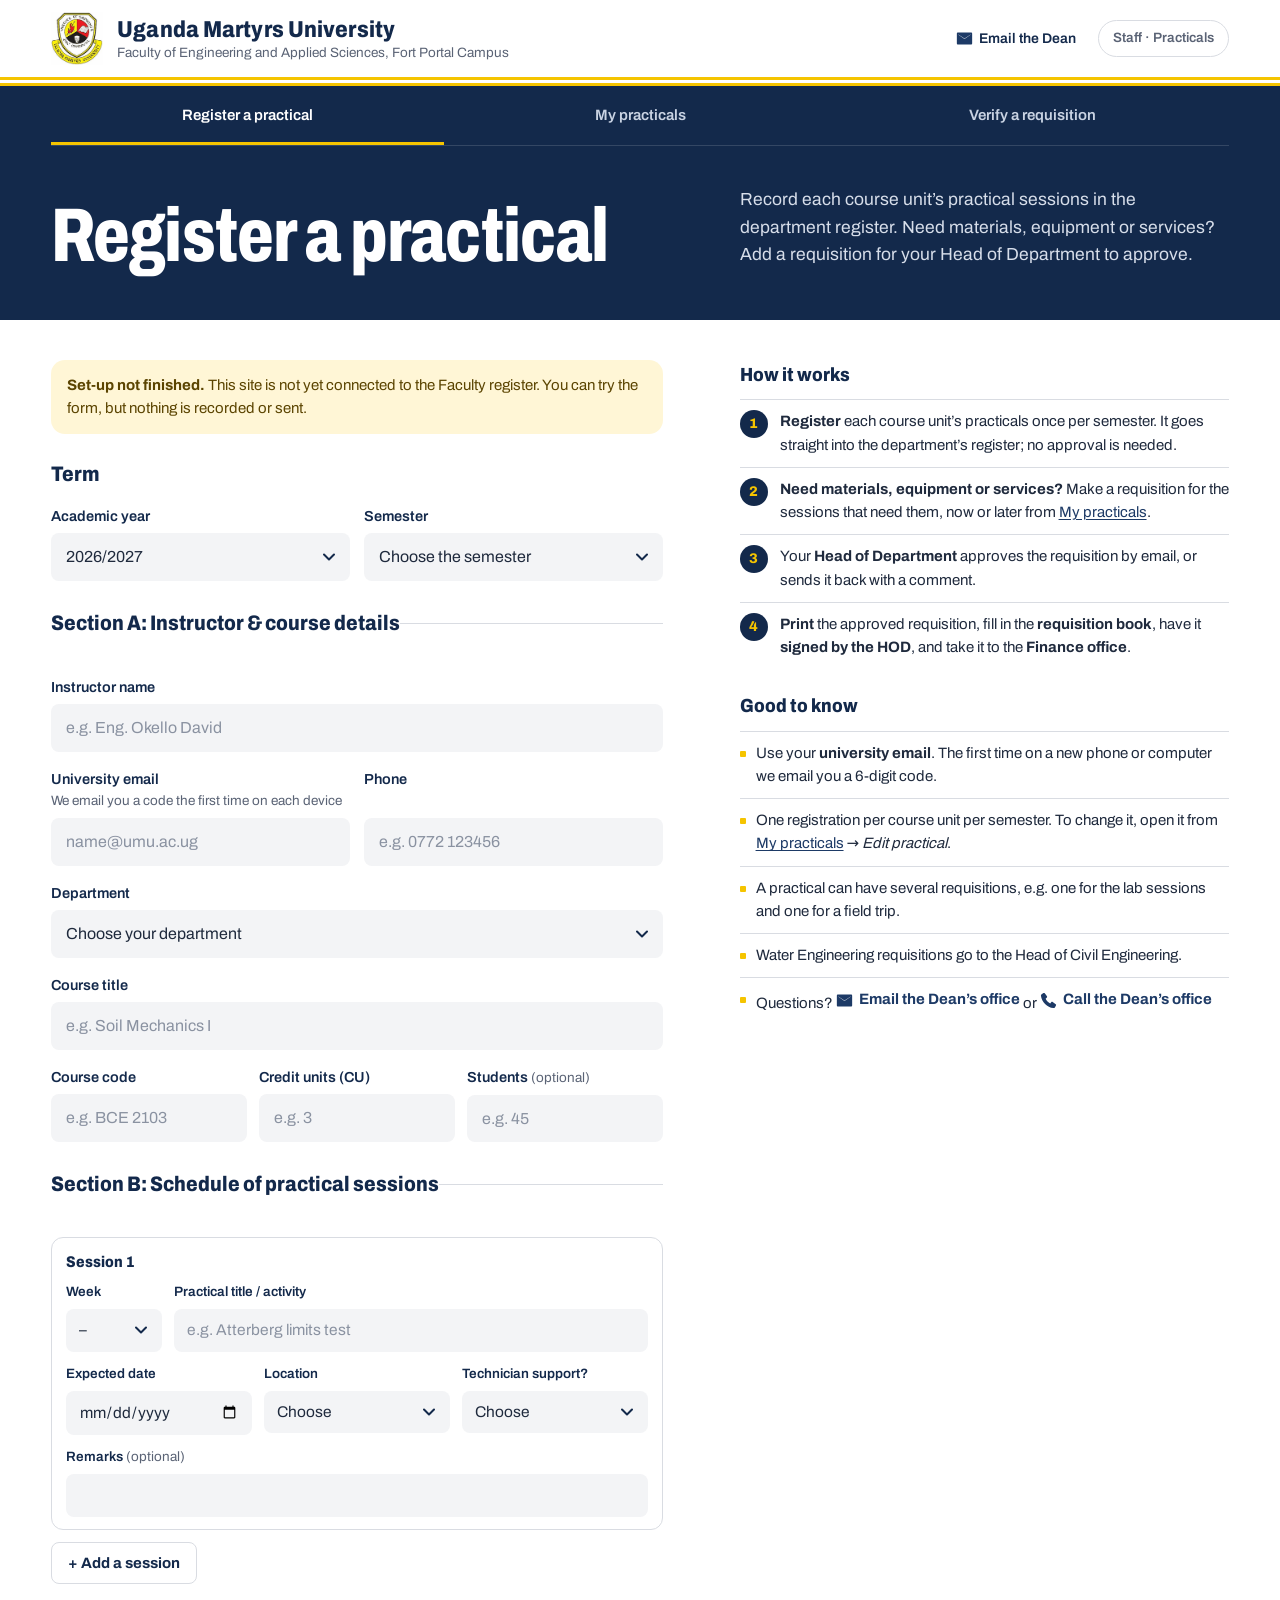
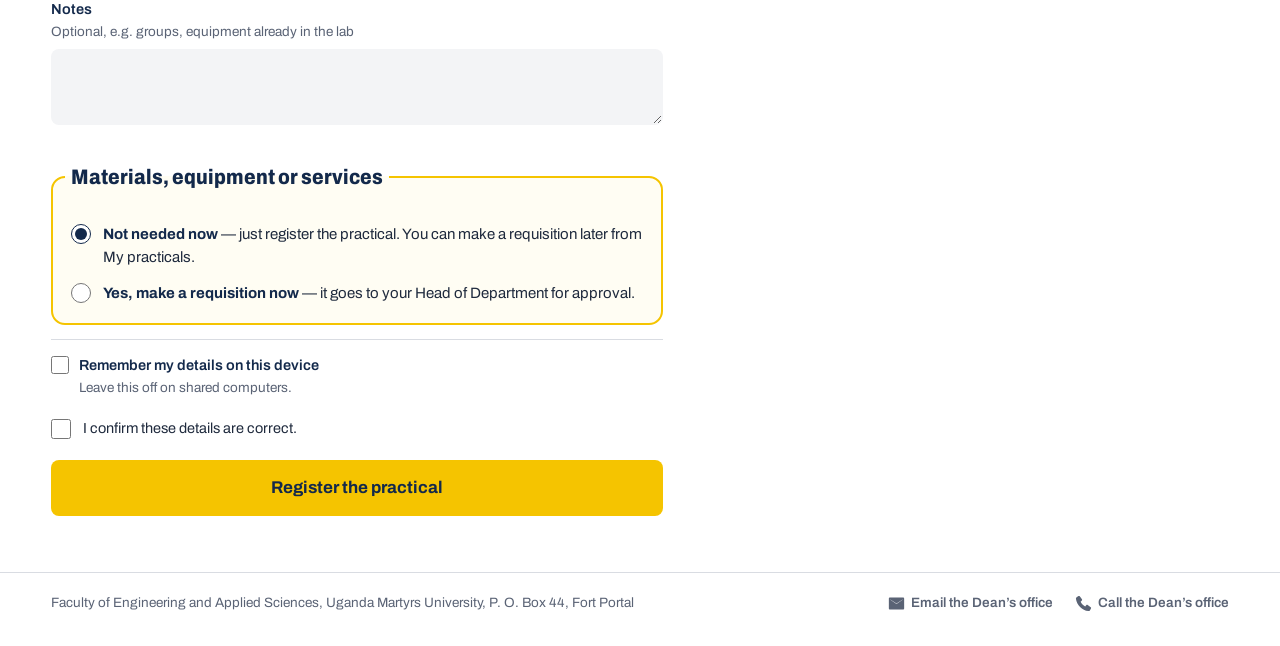
==== index.html @ 82113559 "Add files via upload" ====
<!doctype html>
<html lang="en">
<head>
  <meta charset="utf-8">
  <meta http-equiv="Content-Security-Policy" content="default-src 'self'; script-src 'self'; style-src 'self' 'unsafe-inline'; img-src 'self' data: blob:; font-src 'self'; connect-src 'self' https://script.google.com https://script.googleusercontent.com; object-src 'none'; base-uri 'self'; form-action 'self'">
  <meta name="referrer" content="strict-origin-when-cross-origin">
  <meta name="viewport" content="width=device-width, initial-scale=1">
  <title>Register a Practical · FEAS, Uganda Martyrs University</title>
  <meta name="description" content="Lecturers of the Faculty of Engineering and Applied Sciences register their course practicals and, when needed, requisition materials.">
  <meta name="robots" content="noindex">
  <meta name="theme-color" content="#13294b">
  <link rel="icon" href="assets/img/favicon.png">
  <link rel="preload" href="assets/fonts/Archivo-Variable.woff2" as="font" type="font/woff2" crossorigin>
  <link rel="stylesheet" href="assets/style.css">
</head>
<body>
  <header class="site">
    <div class="brandbar">
      <div class="inner bar">
        <a class="brand" href="index.html">
          <img src="assets/img/crest.png" alt="Uganda Martyrs University crest" width="52" height="53">
          <span class="brand-text"><strong>Uganda Martyrs University</strong><span>Faculty of Engineering and Applied Sciences<span class="campus">, Fort Portal Campus</span></span></span>
        </a>
        <div class="bar-end">
          <a class="reveal contact" href="#" data-k="mailto" data-v="Z3UuY2EudW11QHNhZWZuYWVk"><svg class="ico" viewBox="0 0 20 16" aria-hidden="true"><path d="M2 1h16a1 1 0 0 1 1 1v12a1 1 0 0 1-1 1H2a1 1 0 0 1-1-1V2a1 1 0 0 1 1-1zm.8 2.2v.4L10 8.7l7.2-5.1v-.4L10 7.9z" fill="currentColor"/></svg><span>Email the Dean</span></a>
          <span class="who">Staff · Practicals</span>
        </div>
      </div>
    </div>
    <div class="goldrule" aria-hidden="true"></div>
    <div class="band">
      <div class="inner">
        <nav class="tabs" aria-label="Practicals">
          <a href="index.html" aria-current="page">Register a practical</a>
          <a href="mine.html">My practicals</a>
          <a href="verify.html">Verify a requisition</a>
        </nav>
        <div class="hero">
          <h1>Register a practical</h1>
          <p>Record each course unit’s practical sessions in the department register. Need materials, equipment or services? Add a requisition for your Head of Department to approve.</p>
        </div>
      </div>
    </div>
  </header>

  <main class="layout">
    <div class="primary">
      <div id="previewBanner" class="banner" hidden>
        <strong>Set-up not finished.</strong> This site is not yet connected to the Faculty register. You can try the form, but nothing is recorded or sent.
      </div>
      <div id="editBanner" class="banner edit" hidden></div>

      <form id="pracForm" novalidate>
        <fieldset>
          <legend>Term</legend>
          <div class="grid2">
            <label>Academic year
              <select name="academicYear" id="academicYear" required></select>
            </label>
            <label>Semester
              <select name="semester" id="semester" required></select>
            </label>
          </div>
        </fieldset>

        <fieldset>
          <legend>Section A: Instructor &amp; course details</legend>
          <label>Instructor name
            <input name="name" id="name" required maxlength="80" autocomplete="name" placeholder="e.g. Eng. Okello David">
          </label>
          <div class="grid2">
            <label>University email <span class="hint">We email you a code the first time on each device</span>
              <input name="email" id="email" type="email" required maxlength="120" autocomplete="email" placeholder="name@umu.ac.ug">
            </label>
            <label>Phone <span class="hint spacer">&nbsp;</span>
              <input name="phone" id="phone" type="tel" required maxlength="25" autocomplete="tel" placeholder="e.g. 0772 123456">
            </label>
          </div>
          <label>Department
            <select name="department" id="department" required></select>
          </label>
          <label>Course title
            <input name="courseTitle" id="courseTitle" required maxlength="150" placeholder="e.g. Soil Mechanics I">
          </label>
          <div class="g3 stack">
            <label>Course code
              <input name="courseCode" id="courseCode" required maxlength="20" placeholder="e.g. BCE 2103" autocapitalize="characters">
            </label>
            <label>Credit units (CU)
              <input name="creditUnits" id="creditUnits" required inputmode="decimal" maxlength="4" placeholder="e.g. 3">
            </label>
            <label>Students <span class="hint inline">(optional)</span>
              <input name="students" id="students" inputmode="numeric" maxlength="4" placeholder="e.g. 45">
            </label>
          </div>
        </fieldset>

        <fieldset>
          <legend>Section B: Schedule of practical sessions</legend>
          <div id="sessions" class="lines"></div>
          <button type="button" class="secondary add" id="addSession">+ Add a session</button>
          <label class="mt">Notes <span class="hint">Optional, e.g. groups, equipment already in the lab</span>
            <textarea name="notes" maxlength="500" rows="2"></textarea>
          </label>
        </fieldset>

        <fieldset class="choice">
          <legend>Materials, equipment or services</legend>
          <label class="radio"><input type="radio" name="needReq" value="no" checked> <span><strong>Not needed now</strong> — just register the practical. You can make a requisition later from My practicals.</span></label>
          <label class="radio"><input type="radio" name="needReq" value="yes"> <span><strong>Yes, make a requisition now</strong> — it goes to your Head of Department for approval.</span></label>
        </fieldset>

        <div id="reqBlock" hidden>
        <fieldset>
          <legend>Sessions this requisition is for</legend>
          <p class="hint lead-hint">Tick the practical sessions the materials and services below are needed for.</p>
          <div id="cover" class="cover"></div>
        </fieldset>

        <fieldset>
          <legend>Section C: Materials, equipment &amp; services</legend>
          <div id="items" class="lines"></div>
          <button type="button" class="secondary add" id="addItem">+ Add an item</button>
          <div class="subtotal">Total for Section C <strong id="materialsTotal">UGX 0</strong></div>
        </fieldset>

        <fieldset>
          <legend>Section D: Additional requirements <span class="hint inline">(if any)</span></legend>
          <div class="field">Transport needs
            <div class="checks">
              <label class="check"><input type="checkbox" name="t_vehicle"> Vehicle for fieldwork</label>
              <label class="check"><input type="checkbox" name="t_fuel"> Fuel support</label>
              <label class="check"><input type="checkbox" name="t_driver"> Driver</label>
            </div>
          </div>
          <label>Estimated dates for transport
            <input name="t_dates" maxlength="120" placeholder="e.g. 5 and 19 October 2026">
          </label>
          <div class="subhead">External site fees <span class="hint inline">(if applicable)</span></div>
          <div class="grid2">
            <label>Site name
              <input name="s_name" maxlength="120" placeholder="e.g. Kasusu borrow pit">
            </label>
            <label>Contact person
              <input name="s_contact" maxlength="120" placeholder="Name and phone">
            </label>
          </div>
          <label>Estimated cost (UGX)
            <span class="km-field fare-field"><input name="s_cost" id="siteCost" inputmode="numeric" maxlength="13" autocomplete="off" placeholder="e.g. 50,000"><span class="km-unit" aria-hidden="true">UGX</span></span>
          </label>
          <div class="field">Allowances <span class="hint inline">(if applicable)</span>
            <div class="checks">
              <label class="check"><input type="checkbox" name="a_fieldStaff"> Field support staff</label>
              <label class="check"><input type="checkbox" name="a_casuals"> Casual labourers</label>
              <label class="check"><input type="checkbox" name="a_studentTransport"> Student transport</label>
            </div>
          </div>
          <label>Notes for the Head of Department <span class="hint">Optional</span>
            <textarea name="r_notes" maxlength="500" rows="2"></textarea>
          </label>
        </fieldset>

        <div class="grand">
          <span>Total requested</span>
          <strong id="grandTotal">UGX 0</strong>
          <small id="grandSplit"></small>
        </div>
        </div>

        <div class="remember">
          <label class="check"><input type="checkbox" name="remember"> Remember my details on this device</label>
          <span class="hint">Leave this off on shared computers.</span>
          <button type="button" class="linkish forget" hidden>Not you? Clear my details</button>
        </div>
        <label class="confirm"><input type="checkbox" id="confirmBox" required> I confirm these details are correct.</label>

        <button type="submit" id="submitBtn">Register the practical</button>
        <p id="status" class="status" role="status" hidden></p>
      </form>

      <section id="result" class="result" hidden aria-live="polite">
        <h2 class="result-title">Done</h2>
        <p class="result-text"></p>
        <dl class="facts" id="facts"></dl>
        <p class="muted small" id="resultNote" hidden>You will get an email when the Head of Department decides. Once approved, print it from <a href="mine.html">My practicals</a>.</p>
        <div class="actions">
          <a id="copyLink" class="button" href="#" hidden>Download a copy</a>
          <a class="button secondary-link" href="mine.html">My practicals</a>
          <a class="button secondary-link" id="againLink" href="index.html">Register another practical</a>
        </div>
      </section>
    </div>

    <aside class="notes">
      <h2>How it works</h2>
      <ol class="steps">
        <li><strong>Register</strong> each course unit’s practicals once per semester. It goes straight into the department’s register; no approval is needed.</li>
        <li><strong>Need materials, equipment or services?</strong> Make a requisition for the sessions that need them, now or later from <a href="mine.html">My practicals</a>.</li>
        <li>Your <strong>Head of Department</strong> approves the requisition by email, or sends it back with a comment.</li>
        <li><strong>Print</strong> the approved requisition, fill in the <strong>requisition book</strong>, have it <strong>signed by the HOD</strong>, and take it to the <strong>Finance office</strong>.</li>
      </ol>
      <h2>Good to know</h2>
      <ul>
        <li>Use your <strong>university email</strong>. The first time on a new phone or computer we email you a 6-digit code.</li>
        <li>One registration per course unit per semester. To change it, open it from <a href="mine.html">My practicals</a> → <em>Edit practical</em>.</li>
        <li>A practical can have several requisitions, e.g. one for the lab sessions and one for a field trip.</li>
        <li>Water Engineering requisitions go to the Head of Civil Engineering.</li>
        <li>Questions? <a class="reveal" href="#" data-k="mailto" data-v="Z3UuY2EudW11QHNhZWZuYWVk"><svg class="ico" viewBox="0 0 20 16" aria-hidden="true"><path d="M2 1h16a1 1 0 0 1 1 1v12a1 1 0 0 1-1 1H2a1 1 0 0 1-1-1V2a1 1 0 0 1 1-1zm.8 2.2v.4L10 8.7l7.2-5.1v-.4L10 7.9z" fill="currentColor"/></svg><span>Email the Dean’s office</span></a> or <a class="reveal" href="#" data-k="tel" data-v="MDc5OTAwOTc3NjUyKw=="><svg class="ico" viewBox="0 0 20 20" aria-hidden="true"><path d="M5.6 1.5l2.6 3.6c.3.5.3 1.1-.1 1.5L6.6 8c1.2 2.4 3 4.2 5.4 5.4l1.4-1.5c.4-.4 1-.5 1.5-.1l3.6 2.6c.5.4.6 1 .3 1.5l-1.3 2.2c-.4.6-1.1.9-1.8.8C8.4 18 2 11.6 1.1 4.3 1 3.6 1.3 2.9 1.9 2.5L4.1 1.2c.5-.3 1.1-.2 1.5.3z" fill="currentColor"/></svg><span>Call the Dean’s office</span></a></li>
      </ul>
    </aside>
  </main>

  <footer class="foot">
    <div class="inner">
      <span>Faculty of Engineering and Applied Sciences, Uganda Martyrs University, P. O. Box 44, Fort Portal</span>
      <span class="foot-contact"><a class="reveal" href="#" data-k="mailto" data-v="Z3UuY2EudW11QHNhZWZuYWVk"><svg class="ico" viewBox="0 0 20 16" aria-hidden="true"><path d="M2 1h16a1 1 0 0 1 1 1v12a1 1 0 0 1-1 1H2a1 1 0 0 1-1-1V2a1 1 0 0 1 1-1zm.8 2.2v.4L10 8.7l7.2-5.1v-.4L10 7.9z" fill="currentColor"/></svg><span>Email the Dean’s office</span></a><a class="reveal" href="#" data-k="tel" data-v="MDc5OTAwOTc3NjUyKw=="><svg class="ico" viewBox="0 0 20 20" aria-hidden="true"><path d="M5.6 1.5l2.6 3.6c.3.5.3 1.1-.1 1.5L6.6 8c1.2 2.4 3 4.2 5.4 5.4l1.4-1.5c.4-.4 1-.5 1.5-.1l3.6 2.6c.5.4.6 1 .3 1.5l-1.3 2.2c-.4.6-1.1.9-1.8.8C8.4 18 2 11.6 1.1 4.3 1 3.6 1.3 2.9 1.9 2.5L4.1 1.2c.5-.3 1.1-.2 1.5.3z" fill="currentColor"/></svg><span>Call the Dean’s office</span></a></span>
    </div>
  </footer>

  <script src="assets/js/config.js"></script>
  <script src="assets/js/common.js"></script>
  <script src="assets/js/reqparts.js"></script>
  <script src="assets/js/practical.js"></script>
</body>
</html>
---- assets/style.css ----
/* FEAS practical requisitions — Uganda Martyrs University
   Navy and gold from the University crest; Archivo throughout (condensed for headlines). */
@font-face {
  font-family: "Archivo";
  src: url("fonts/Archivo-Variable.woff2") format("woff2-variations"), url("fonts/Archivo-Variable.woff2") format("woff2");
  font-weight: 100 900; font-stretch: 62% 125%; font-style: normal; font-display: swap;
}
:root {
  --navy: #13294b;
  --navy-2: #1d3a66;
  --gold: #f5c400;
  --gold-2: #ddb000;
  --ink: #13294b;
  --text: #1f2a3d;
  --muted: #5a6375;
  --line: #d9dce2;
  --field: #f3f4f6;
  --page: #ffffff;
  --ok: #12805c;
  --ok-bg: #eaf6f0;
  --err: #b42318;
  --err-bg: #fdecea;
  --warn-bg: #fff6d6;
  --r-field: 8px;
  --r-panel: 14px;
  --wrap: none;
  --gutter: clamp(16px, 4vw, 80px);
  --font: "Archivo", system-ui, -apple-system, "Segoe UI", Roboto, sans-serif;
  color-scheme: light;
}
* { box-sizing: border-box; }
[hidden] { display: none !important; }
html { -webkit-text-size-adjust: 100%; }
body { margin: 0; background: var(--page); color: var(--text); font: 400 16px/1.55 var(--font); }
a { color: var(--navy-2); text-underline-offset: 2px; }
a:hover { color: var(--navy); }
:focus-visible { outline: 3px solid var(--gold); outline-offset: 2px; }

/* ---------- header ---------- */
/* Content runs edge to edge with fluid side margins; only very wide screens are capped. */
.inner, .layout, .foot .inner { max-width: var(--wrap); margin-left: auto; margin-right: auto; padding-left: var(--gutter); padding-right: var(--gutter); }

/* White brand bar: the crest stays on white, as on the University letterhead. */
.brandbar { background: #fff; }
.bar { display: flex; align-items: center; justify-content: space-between; gap: 16px; padding-top: 12px; padding-bottom: 12px; }
.brand { display: flex; align-items: center; gap: 14px; color: var(--navy); text-decoration: none; min-width: 0; }
.brand img { width: 52px; height: auto; flex: none; }
.brand-text { display: grid; line-height: 1.15; min-width: 0; }
.brand-text strong { font-weight: 800; font-stretch: 87.5%; font-size: clamp(18px, 2.2vw, 23px); letter-spacing: .005em; }
.brand-text > span { font-size: 13.5px; color: var(--muted); margin-top: 2px; }
@media (max-width: 600px) { .brand-text .campus { display: none; } .brand img { width: 44px; } }
.bar-end { display: flex; align-items: center; gap: 22px; flex: none; }
.bar-end a { color: var(--navy); font-size: 14px; font-weight: 600; text-decoration: none; }
.bar-end a:hover { text-decoration: underline; }
.bar-end .staff { padding: 7px 14px; border: 1px solid var(--line); border-radius: 999px; }
.bar-end .staff:hover { background: var(--field); text-decoration: none; }
@media (max-width: 760px) { .bar-end .contact { display: none; } }

/* The letterhead's double gold rule, full width, drawn once on load. */
.goldrule { height: 9px; background: linear-gradient(var(--gold) 0 3px, #fff 3px 6px, var(--gold) 6px 9px);
            transform-origin: left; animation: draw .7s cubic-bezier(.2,.7,.2,1) .05s both; }
@keyframes draw { from { transform: scaleX(0); } to { transform: scaleX(1); } }
@media (prefers-reduced-motion: reduce) { .goldrule { animation: none; } }

.band { background: var(--navy); color: #fff; }
/* Tabs share the full width on larger screens; on phones they scroll sideways. */
.tabs { display: flex; overflow-x: auto; scrollbar-width: none; border-bottom: 1px solid rgba(255,255,255,.14);
        margin-left: calc(-1 * var(--gutter)); margin-right: calc(-1 * var(--gutter)); padding: 0 var(--gutter); }
.tabs::-webkit-scrollbar { display: none; }
.tabs a { flex: none; color: #c9d3e3; text-decoration: none; font-size: 15px; font-weight: 600; padding: 16px 14px 13px;
          border-bottom: 3px solid transparent; white-space: nowrap; }
.tabs a:hover { color: #fff; background: rgba(255,255,255,.04); }
.tabs a[aria-current="page"] { color: #fff; border-bottom-color: var(--gold); }
@media (min-width: 860px) {
  .tabs { margin-left: 0; margin-right: 0; padding: 0; overflow: visible; }
  .tabs a { flex: 1 1 0; text-align: center; padding: 18px 10px 15px; }
}

.hero { padding: 28px 0 34px; }
.hero h1 { margin: 0; font-weight: 800; font-stretch: 75%; font-size: clamp(34px, 7.5vw, 76px); line-height: .98; letter-spacing: -.012em; }
.hero p { margin: 16px 0 0; color: #d7deea; font-size: 17px; max-width: 60ch; }
.hero p a { color: #fff; }
@media (min-width: 960px) {
  .hero { display: grid; grid-template-columns: minmax(0, 1.25fr) minmax(0, 1fr); gap: 0 clamp(40px, 6vw, 96px); align-items: end; padding: 40px 0 46px; }
  .hero p { margin: 0 0 6px; font-size: 17.5px; }
}

/* ---------- page layout ---------- */
.layout { padding-top: 28px; padding-bottom: 56px; display: grid; gap: 36px; }
.primary { min-width: 0; }
.layout.single { grid-template-columns: minmax(0, 1fr); }
.layout.single .primary { max-width: 860px; }
@media (min-width: 960px) {
  .layout { grid-template-columns: minmax(0, 1.25fr) minmax(0, 1fr); gap: 0 clamp(40px, 6vw, 96px); padding-top: 40px; }
  .primary { max-width: 720px; }
  .notes { max-width: 520px; }
  .notes { position: sticky; top: 24px; align-self: start; }
}

/* ---------- forms ---------- */
form { margin: 0; }
fieldset { border: 0; margin: 0 0 8px; padding: 0; min-width: 0; }
fieldset + fieldset { border-top: 1px solid var(--line); padding-top: 22px; margin-top: 10px; }
legend { padding: 0; margin-bottom: 14px; font-weight: 800; font-stretch: 87.5%; font-size: 21px; color: var(--ink); }
label, .field { display: block; margin: 0 0 16px; font-weight: 600; font-size: 14.5px; color: var(--ink); }
.hint { display: block; margin-top: 1px; font-weight: 400; color: var(--muted); font-size: 13.5px; }
.char.hint { display: inline; }
input:not([type=checkbox]):not([type=radio]), select, textarea {
  display: block; width: 100%; margin-top: 6px; padding: 12px 14px; font: 400 16px/1.35 var(--font); color: var(--text);
  background: var(--field); border: 1px solid transparent; border-radius: var(--r-field);
  transition: background-color .12s, border-color .12s, box-shadow .12s;
}
input:not([type=checkbox]):hover, select:hover, textarea:hover { border-color: var(--line); }
input:not([type=checkbox]):focus, select:focus, textarea:focus {
  outline: none; background: #fff; border-color: var(--navy); box-shadow: 0 0 0 3px rgba(245,196,0,.55);
}
input:user-invalid, select:user-invalid, textarea:user-invalid { border-color: var(--err); background: #fff; }
input::placeholder, textarea::placeholder { color: #8a92a1; }
select { appearance: none; padding-right: 40px; cursor: pointer;
  background-image: url("data:image/svg+xml,%3Csvg xmlns='http://www.w3.org/2000/svg' width='12' height='8' viewBox='0 0 12 8'%3E%3Cpath d='M1 1.5l5 5 5-5' fill='none' stroke='%2313294b' stroke-width='2' stroke-linecap='round' stroke-linejoin='round'/%3E%3C/svg%3E");
  background-repeat: no-repeat; background-position: right 14px center; }
select:disabled { color: var(--muted); cursor: not-allowed; }
textarea { resize: vertical; min-height: 76px; }
.grid2 { display: grid; grid-template-columns: 1fr 1fr; gap: 0 14px; }
.km-field { position: relative; display: block; max-width: 200px; }
.km-field input { padding-right: 48px; font-variant-numeric: tabular-nums; -moz-appearance: textfield; appearance: textfield; }
.km-field input::-webkit-outer-spin-button, .km-field input::-webkit-inner-spin-button { -webkit-appearance: none; margin: 0; }
.fare-field { max-width: 240px; } .fare-field input { padding-right: 58px; }
.km-unit { position: absolute; right: 14px; bottom: 13px; color: var(--muted); font-weight: 600; pointer-events: none; }
@media (max-width: 540px) { .grid2 { grid-template-columns: 1fr; } }
.grid2.align-end { align-items: end; }
.row { display: flex; gap: 10px; align-items: stretch; }
.row input { margin-top: 0; }
@media (max-width: 480px) { .row { flex-direction: column; } }

.confirm { display: flex; gap: 12px; align-items: flex-start; font-weight: 400; font-size: 14.5px; color: var(--text);
           margin: 18px 0 20px; cursor: pointer; }
.confirm input { margin: 2px 0 0; width: 20px; height: 20px; flex: none; accent-color: var(--navy); }
.hp { position: absolute; left: -9999px; width: 1px; height: 1px; overflow: hidden; }

/* ---------- buttons ---------- */
button, .button {
  display: inline-flex; align-items: center; justify-content: center; gap: 10px; min-height: 48px; padding: 12px 20px;
  font: 700 16px/1.2 var(--font); text-decoration: none; text-align: center; cursor: pointer;
  border-radius: var(--r-field); border: 1px solid transparent; background: var(--navy); color: #fff;
  transition: background-color .12s, transform .06s;
}
button:hover, .button:hover { background: var(--navy-2); color: #fff; }
button:active, .button:active { transform: translateY(1px); }
button.secondary { background: #fff; color: var(--navy); border-color: var(--line); }
button.secondary:hover { background: var(--field); color: var(--navy); }
#submitBtn { width: 100%; min-height: 56px; font-size: 17px; background: var(--gold); color: var(--navy); }
#submitBtn:hover { background: var(--gold-2); }
button:disabled { cursor: progress; opacity: .85; }
button:disabled::before { content: ""; width: 16px; height: 16px; border-radius: 50%; border: 2.5px solid currentColor;
  border-right-color: transparent; animation: spin .7s linear infinite; }
@keyframes spin { to { transform: rotate(360deg); } }

/* ---------- messages ---------- */
.status { margin: 14px 0 0; padding: 12px 14px; border-radius: var(--r-field); font-size: 15px; }
.status.busy { background: var(--field); color: var(--text); }
.status.error { background: var(--err-bg); color: var(--err); font-weight: 600; }
.banner { background: var(--warn-bg); color: #5b4400; padding: 14px 16px; border-radius: var(--r-panel); margin-bottom: 24px; font-size: 15px; }

.result { margin-top: 28px; padding: 22px 20px; border-radius: var(--r-panel); background: var(--ok-bg); }
.result h2 { margin: 0 0 4px; font-weight: 800; font-stretch: 87.5%; font-size: 24px; color: var(--ok); display: flex; align-items: center; gap: 10px; }
.result h2::before { content: ""; width: 26px; height: 26px; flex: none; border-radius: 50%;
  background: var(--ok) url("data:image/svg+xml,%3Csvg xmlns='http://www.w3.org/2000/svg' width='14' height='11' viewBox='0 0 14 11'%3E%3Cpath d='M1.5 5.5l4 4 7-8' fill='none' stroke='white' stroke-width='2.4' stroke-linecap='round' stroke-linejoin='round'/%3E%3C/svg%3E") center no-repeat; }
.result h3 { font-size: 15px; margin: 20px 0 6px; color: var(--ink); }
.result ul { margin: 0; padding-left: 20px; }
.result .button { background: var(--navy); }
.actions { display: flex; flex-wrap: wrap; gap: 10px; margin-top: 16px; }
.muted { color: var(--muted); }
.small { font-size: 14px; }

/* ---------- side notes ---------- */
.notes { font-size: 15px; color: var(--text); }
.notes h2 { margin: 0 0 10px; font-weight: 800; font-stretch: 87.5%; font-size: 19px; color: var(--ink); }
.notes ul { margin: 0 0 14px; padding: 0; list-style: none; }
.notes li { padding: 10px 0 10px 16px; border-top: 1px solid var(--line); position: relative; }
.notes li::before { content: ""; position: absolute; left: 0; top: 19px; width: 6px; height: 6px; border-radius: 1px; background: var(--gold); }
.notes p { margin: 14px 0 0; }

/* ---------- footer ---------- */
.foot { border-top: 1px solid var(--line); }
.foot .inner { padding-top: 20px; padding-bottom: 32px; display: flex; flex-wrap: wrap; justify-content: space-between; gap: 6px 24px;
               font-size: 13.5px; color: var(--muted); }
.foot a { color: var(--muted); }

/* ---------- verification ---------- */
.verdict { display: flex; gap: 14px; align-items: flex-start; }
.verdict .mark { flex: none; width: 40px; height: 40px; border-radius: 50%; display: grid; place-items: center; color: #fff; font-weight: 800; font-size: 20px; }
.verdict.ok .mark { background: var(--ok); }
.verdict.bad .mark { background: var(--err); }
.verdict h2 { margin: 4px 0 4px; font-weight: 800; font-stretch: 87.5%; font-size: 24px; color: var(--ink); }
#out { margin-top: 24px; padding: 22px 20px; border-radius: var(--r-panel); background: var(--field); }
dl.facts { display: grid; grid-template-columns: max-content 1fr; gap: 8px 20px; margin: 18px 0 0; }
dl.facts dt { color: var(--muted); }
dl.facts dd { margin: 0; font-weight: 600; color: var(--ink); }
.result dl.facts { margin-top: 14px; }
@media (max-width: 480px) { dl.facts { grid-template-columns: 1fr; gap: 2px; } dl.facts dd { margin-bottom: 8px; } }
.code-input { font-size: 20px !important; letter-spacing: .08em; text-transform: uppercase; font-weight: 600 !important; }

/* ---------- remember me, email code, robot check ---------- */
.remember { margin: 6px 0 4px; padding-top: 14px; border-top: 1px solid var(--line); }
.check { display: flex; gap: 10px; align-items: center; margin: 0; font-weight: 600; cursor: pointer; }
.check input { width: 18px; height: 18px; margin: 0; accent-color: var(--navy); flex: none; }
.remember .hint { margin: 2px 0 0 28px; }
.linkish { min-height: 0; padding: 0; background: none; border: 0; color: var(--navy-2); font: inherit; font-size: 14px; font-weight: 600;
           text-decoration: underline; text-underline-offset: 2px; cursor: pointer; }
.linkish:hover { background: none; color: var(--navy); }
.linkish:disabled::before { display: none; }
.remember .forget { margin: 8px 0 0 28px; }
.otp { margin: 16px 0 0; padding: 18px 18px 14px; border-radius: var(--r-panel); background: var(--warn-bg); border: 1px solid #f0dc8a; }
.otp h3 { margin: 0 0 4px; font-weight: 800; font-stretch: 87.5%; font-size: 19px; color: var(--ink); }
.otp-msg { margin: 0 0 12px; font-size: 15px; }
.otp-msg.bad { color: var(--err); font-weight: 600; }
.otp .row input { background: #fff; max-width: 220px; }
.otp-links { display: flex; gap: 20px; margin: 12px 0 0; }
.robot { margin: 4px 0 16px; min-height: 65px; }
.otp-input { font-size: 22px !important; letter-spacing: .3em; font-weight: 600 !important; font-variant-numeric: tabular-nums; }
.otp-input::placeholder { letter-spacing: normal; font-size: 16px; font-weight: 400; }

/* ---------- contact links (address hidden until clicked) ---------- */
.reveal { display: inline-flex; align-items: center; gap: 6px; font-weight: 700; color: var(--navy-2); text-decoration: none; white-space: nowrap; }
.reveal .ico { width: 17px; height: 17px; flex: none; color: var(--navy-2); }
.reveal:hover span, .reveal.revealed span { text-decoration: underline; text-underline-offset: 2px; }
.reveal.revealed { user-select: all; }
.bar-end .reveal { font-size: 14px; color: var(--navy); }
.foot-contact, .contact-links { display: inline-flex; flex-wrap: wrap; gap: 8px 22px; }
.foot .reveal, .foot .reveal .ico { color: var(--muted); font-weight: 600; }
.contact-links { margin: 12px 0 0; }
.notes li .reveal { white-space: normal; }

/* ---------- emailed letter notice ---------- */
.result-text { margin: 6px 0 0; font-size: 16.5px; font-weight: 600; color: var(--ink); }
.spam-note { margin: 12px 0 0; padding: 12px 14px; border-radius: var(--r-field); background: #fff; border-left: 4px solid var(--gold); font-size: 15px; }
.verdict.wait .mark { background: #b7791f; }


/* ---------- requisitions ---------- */
.bar-end .who { font-size: 13.5px; color: var(--muted); font-weight: 600; padding: 7px 14px; border: 1px solid var(--line); border-radius: 999px; }
@media (max-width: 760px) { .bar-end .who { display: none; } }
.hint.inline { display: inline; margin: 0; }
.banner.edit { background: #eef3fb; color: var(--navy); border-left: 4px solid var(--navy); }
.banner.edit.back { background: var(--err-bg); color: #7a1a12; border-left-color: var(--err); }
.subhead { font-weight: 700; font-size: 15.5px; color: var(--ink); margin: 6px 0 10px; }
.checks { display: flex; flex-wrap: wrap; gap: 10px 22px; margin-top: 10px; }
.checks .check { font-weight: 500; }

.lines { display: grid; gap: 12px; margin-bottom: 12px; }
.line { border: 1px solid var(--line); border-radius: 12px; padding: 12px 14px 0; background: #fff; }
.line-head { display: flex; justify-content: space-between; align-items: center; margin: 0 0 8px; font-weight: 800; font-stretch: 87.5%; font-size: 15.5px; color: var(--ink); }
.line-head .remove { min-height: 0; padding: 6px 10px; font-size: 13.5px; font-weight: 600; background: #fff; color: var(--err); border: 1px solid var(--line); }
.line-head .remove:hover { background: var(--err-bg); color: var(--err); }
.line label { margin-bottom: 12px; font-size: 13.5px; }
.line input:not([type=checkbox]), .line select { padding: 10px 12px; font-size: 15.5px; }
.g-wt { display: grid; grid-template-columns: 96px 1fr; gap: 0 12px; }
.g3 { display: grid; grid-template-columns: repeat(3, minmax(0, 1fr)); gap: 0 12px; }
@media (max-width: 540px) { .g3.stack { grid-template-columns: 1fr 1fr; } .g3.stack > :last-child { grid-column: 1 / -1; } }
.amount { display: block; margin-top: 6px; padding: 10px 12px; border-radius: var(--r-field); background: var(--ok-bg); color: var(--ok);
          font-weight: 700; font-size: 15.5px; text-align: right; font-variant-numeric: tabular-nums; min-height: 42px; }
.money { text-align: right; font-variant-numeric: tabular-nums; }
button.add { min-height: 42px; padding: 9px 16px; font-size: 15px; }
.subtotal { display: flex; justify-content: space-between; align-items: baseline; gap: 12px; margin: 16px 0 6px; padding: 12px 0 0; border-top: 1px solid var(--line); font-weight: 600; color: var(--ink); }
.subtotal strong, .grand strong { font-variant-numeric: tabular-nums; }
.grand { display: grid; grid-template-columns: 1fr auto; align-items: baseline; gap: 2px 12px; margin: 18px 0 10px; padding: 16px 18px;
         border-radius: var(--r-panel); background: var(--navy); color: #fff; }
.grand span { font-weight: 600; color: #d7deea; }
.grand strong { font-size: 24px; font-weight: 800; font-stretch: 87.5%; color: var(--gold); }
.grand small { grid-column: 1 / -1; color: #c9d3e3; font-size: 13.5px; }
.grand small:empty { display: none; }
.notes ol.steps { margin: 0 0 22px; padding: 0; list-style: none; counter-reset: s; }
.notes ol.steps li { counter-increment: s; position: relative; padding: 10px 0 10px 40px; border-top: 1px solid var(--line); }
.notes ol.steps li::before { content: counter(s); position: absolute; left: 0; top: 10px; width: 28px; height: 28px; border-radius: 50%;
  background: var(--navy); color: var(--gold); display: grid; place-items: center; font-weight: 800; font-size: 14px; }
a.secondary-link { background: #fff; color: var(--navy); border: 1px solid var(--line); }
a.secondary-link:hover { background: var(--field); color: var(--navy); }

/* my requisitions */
.req-list { margin-top: 26px; display: grid; gap: 14px; }
.req-list > h2 { margin: 0; font-weight: 800; font-stretch: 87.5%; font-size: 22px; color: var(--ink); }
.req { border: 1px solid var(--line); border-radius: var(--r-panel); padding: 16px 18px; background: #fff; }
.req-top { display: flex; justify-content: space-between; gap: 12px; align-items: flex-start; flex-wrap: wrap; }
.req h3 { margin: 0; font-size: 17px; color: var(--ink); }
.req .meta { margin: 4px 0 0; color: var(--muted); font-size: 14px; }
.req .total { font-weight: 800; font-stretch: 87.5%; font-size: 19px; color: var(--ink); white-space: nowrap; font-variant-numeric: tabular-nums; }
.badge { display: inline-block; margin-top: 8px; padding: 3px 10px; border-radius: 999px; font-size: 13px; font-weight: 700; }
.badge.ok { background: var(--ok-bg); color: var(--ok); }
.badge.wait { background: var(--warn-bg); color: #7a5a00; }
.badge.back { background: var(--err-bg); color: var(--err); }
.badge.off { background: var(--field); color: var(--muted); }
.req .comment { margin: 10px 0 0; padding: 10px 12px; border-left: 4px solid var(--err); background: #fff7f6; font-size: 14.5px; }
.req .comment.ok { border-left-color: var(--ok); background: #f4fbf7; }
.req .actions { margin-top: 12px; }
.req .actions button, .req .actions .button { min-height: 42px; padding: 9px 16px; font-size: 15px; }
.req .actions .primary-act { background: var(--gold); color: var(--navy); }
.req .actions .primary-act:hover { background: var(--gold-2); }
.req .note { margin: 10px 0 0; font-size: 14px; }
.verdict.wait .mark { background: #b7791f; }

@media (max-width: 540px) { .hint.spacer { display: none; } }

/* ---------- practicals register ---------- */
label.mt { margin-top: 14px; }
.lead-hint { margin: -6px 0 12px; }
.choice { border: 2px solid var(--gold) !important; border-radius: var(--r-panel); padding: 16px 18px 6px !important; margin: 20px 0 14px !important; background: #fffdf3; }
.choice legend { padding: 0 6px; margin-left: -6px; }
.radio { display: flex; gap: 12px; align-items: flex-start; font-weight: 400; font-size: 15px; margin: 0 0 12px; cursor: pointer; color: var(--text); }
.radio input { width: 20px; height: 20px; margin: 1px 0 0; flex: none; accent-color: var(--navy); }
.radio strong { color: var(--ink); }
.cover { display: grid; gap: 8px; margin-bottom: 6px; }
.cover-row { align-items: flex-start; padding: 10px 12px; border: 1px solid var(--line); border-radius: var(--r-field); font-weight: 400; background: #fff; }
.cover-row input { margin-top: 3px; }
.cover-row:has(input:checked) { border-color: var(--navy); background: #f5f8fd; }
.prac-card { padding: 18px 20px; border-radius: var(--r-panel); background: var(--field); margin-bottom: 22px; }
.prac-card h2 { margin: 0 0 4px; font-weight: 800; font-stretch: 87.5%; font-size: 22px; color: var(--ink); }
.prac-card .meta { margin: 0; color: var(--muted); font-size: 14.5px; }
/* my practicals */
.prac { border: 1px solid var(--line); border-radius: var(--r-panel); background: #fff; overflow: hidden; }
.prac-head { padding: 16px 18px 12px; }
.prac-head h3 { margin: 0; font-size: 18px; color: var(--ink); }
.prac-head .meta { margin: 4px 0 0; color: var(--muted); font-size: 14px; }
.prac details { margin-top: 8px; font-size: 14.5px; }
.prac summary { cursor: pointer; font-weight: 600; color: var(--navy-2); }
.prac details ol { margin: 8px 0 0; padding-left: 20px; }
.prac details li { margin: 2px 0; }
.prac > .actions { padding: 0 18px 14px; margin-top: 4px; }
.prac .actions button, .prac .actions .button { min-height: 40px; padding: 8px 14px; font-size: 14.5px; }
.prac .actions .primary-act { background: var(--gold); color: var(--navy); }
.prac .actions .primary-act:hover { background: var(--gold-2); }
.prac .actions .danger { color: var(--err); }
.reqs { border-top: 1px solid var(--line); background: #fafbfc; }
.reqs > p.none { margin: 0; padding: 12px 18px; color: var(--muted); font-size: 14.5px; }
.rq { padding: 12px 18px; border-top: 1px solid var(--line); }
.rq:first-child { border-top: 0; }
.rq-top { display: flex; justify-content: space-between; gap: 10px; align-items: baseline; flex-wrap: wrap; }
.rq-top strong { color: var(--ink); }
.rq .total { font-weight: 800; font-stretch: 87.5%; font-size: 17px; color: var(--ink); white-space: nowrap; font-variant-numeric: tabular-nums; }
.rq .meta { margin: 2px 0 0; color: var(--muted); font-size: 13.5px; }
.rq .actions { margin-top: 10px; }
.rq .actions button, .rq .actions .button { min-height: 38px; padding: 7px 13px; font-size: 14px; }
.rq .actions .primary-act { background: var(--gold); color: var(--navy); }
.rq .comment { margin: 8px 0 0; padding: 8px 12px; border-left: 4px solid var(--err); background: #fff7f6; font-size: 14px; }
.rq .comment.ok { border-left-color: var(--ok); background: #f4fbf7; }
.rq .status, .prac .status { margin: 10px 0 0; }
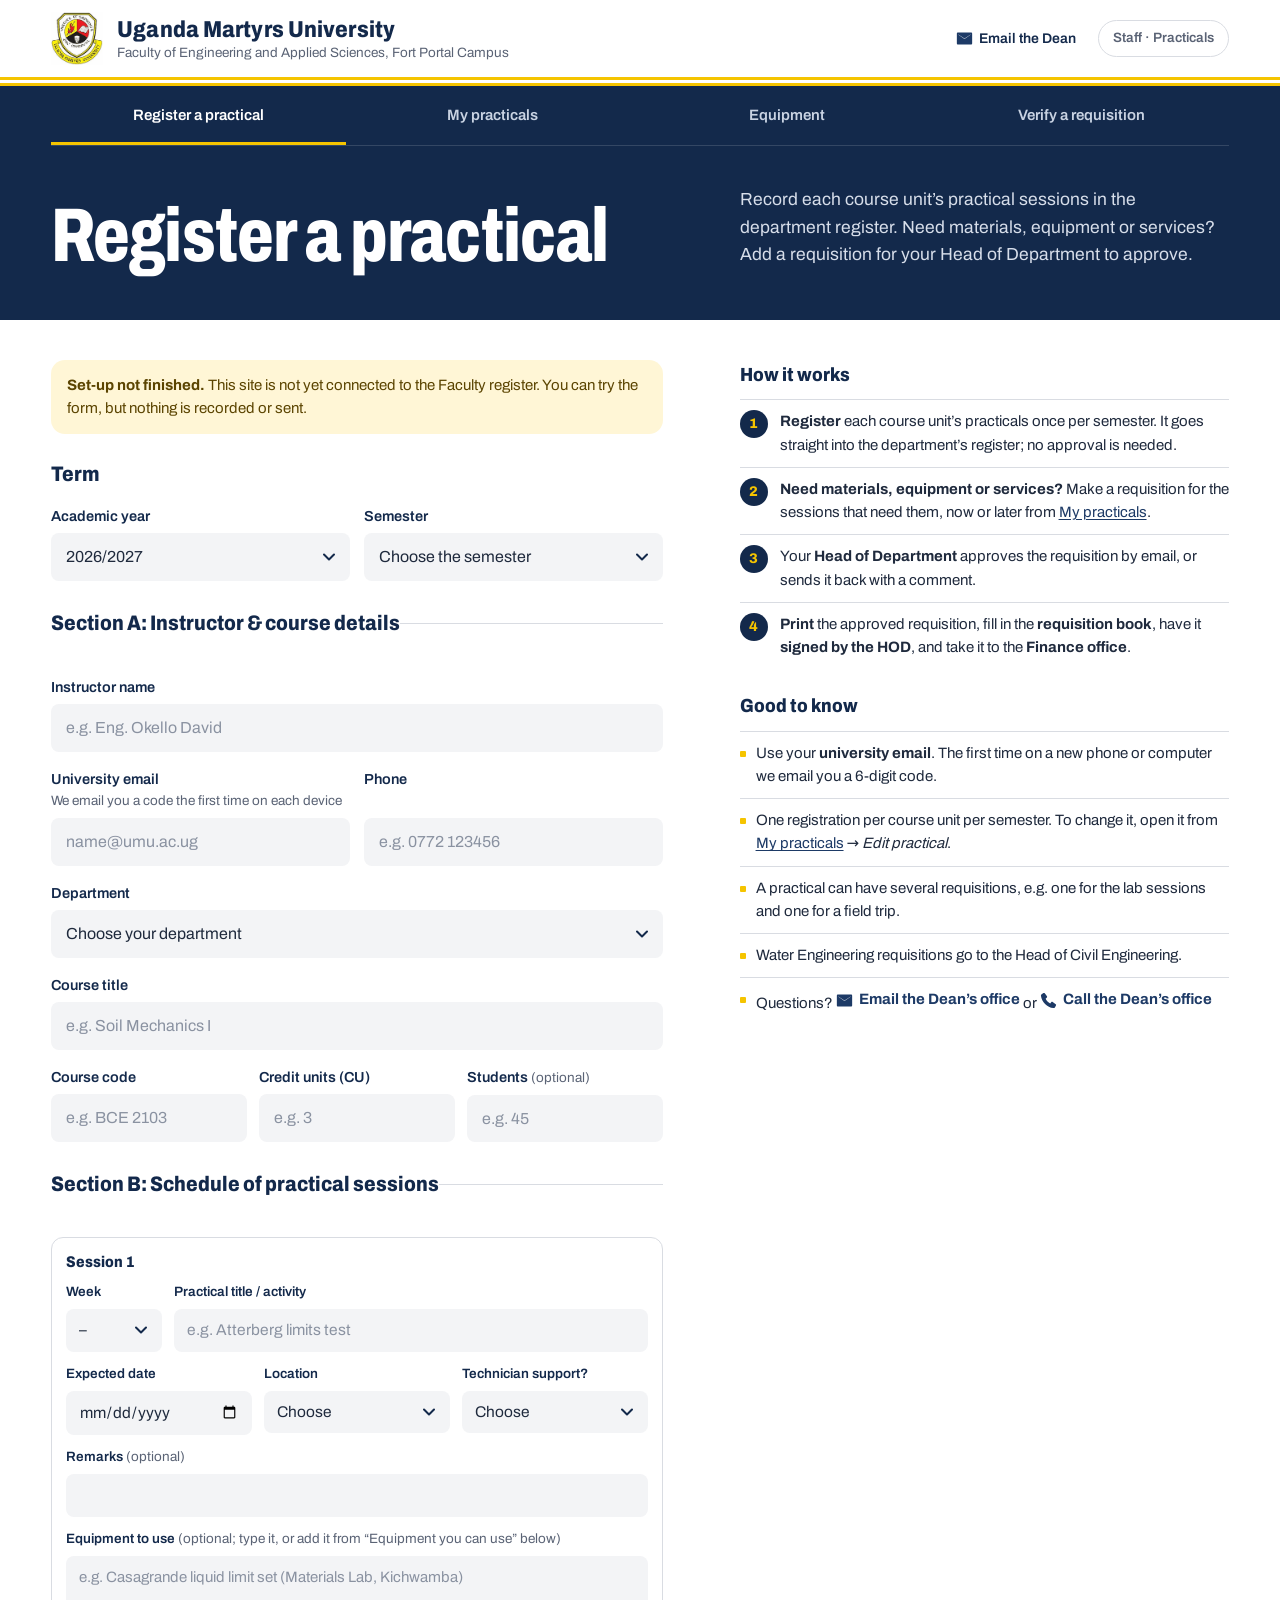
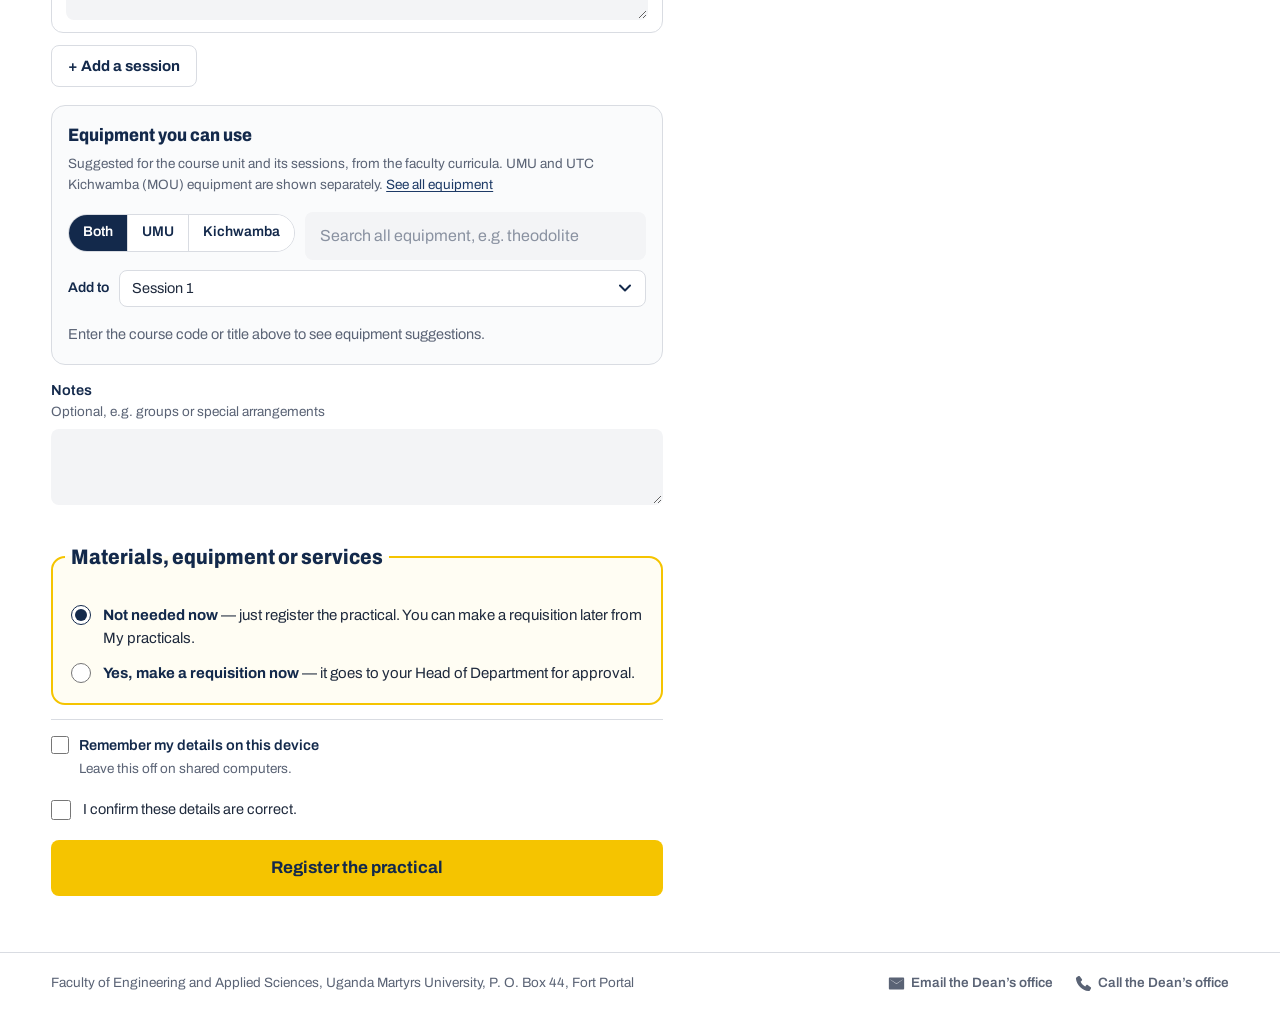
==== commit fc523bd6: "Initial upload of revised version" ====
--- a/index.html
+++ b/index.html
@@ -33,6 +33,7 @@
         <nav class="tabs" aria-label="Practicals">
           <a href="index.html" aria-current="page">Register a practical</a>
           <a href="mine.html">My practicals</a>
+          <a href="equipment.html">Equipment</a>
           <a href="verify.html">Verify a requisition</a>
         </nav>
         <div class="hero">
@@ -99,7 +100,8 @@
           <legend>Section B: Schedule of practical sessions</legend>
           <div id="sessions" class="lines"></div>
           <button type="button" class="secondary add" id="addSession">+ Add a session</button>
-          <label class="mt">Notes <span class="hint">Optional, e.g. groups, equipment already in the lab</span>
+          <div id="equipPanel"></div>
+          <label class="mt">Notes <span class="hint">Optional, e.g. groups or special arrangements</span>
             <textarea name="notes" maxlength="500" rows="2"></textarea>
           </label>
         </fieldset>
@@ -220,6 +222,7 @@
   <script src="assets/js/config.js"></script>
   <script src="assets/js/common.js"></script>
   <script src="assets/js/reqparts.js"></script>
+  <script src="assets/js/equip.js"></script>
   <script src="assets/js/practical.js"></script>
 </body>
 </html>
--- a/assets/style.css
+++ b/assets/style.css
@@ -344,3 +344,83 @@
 .rq .comment { margin: 8px 0 0; padding: 8px 12px; border-left: 4px solid var(--err); background: #fff7f6; font-size: 14px; }
 .rq .comment.ok { border-left-color: var(--ok); background: #f4fbf7; }
 .rq .status, .prac .status { margin: 10px 0 0; }
+
+/* ---------- equipment: suggestions panel ---------- */
+.eq-panel { margin: 18px 0 8px; border: 1px solid var(--line); border-radius: var(--r-panel); background: #fafbfc; padding: 16px 16px 12px; }
+.eq-head h3 { margin: 0; font-weight: 800; font-stretch: 87.5%; font-size: 18px; color: var(--ink); }
+.eq-head .hint { margin: 4px 0 10px; }
+.eq-courses { margin: 0 0 10px; display: flex; flex-wrap: wrap; gap: 6px; align-items: center; }
+.eq-chip { display: inline-block; min-height: 0; padding: 3px 10px; border-radius: 999px; background: #e7edf6; color: var(--navy); border: 0;
+           font: 600 12.5px/1.4 var(--font); text-align: left; }
+button.eq-chip { cursor: pointer; } button.eq-chip:hover { background: #d6e0ef; color: var(--navy); }
+.eq-tools { display: flex; flex-wrap: wrap; gap: 10px; align-items: center; margin-bottom: 10px; }
+.eq-seg { display: inline-flex; border: 1px solid var(--line); border-radius: 999px; overflow: hidden; background: #fff; flex: none; }
+.eq-seg button { min-height: 36px; padding: 6px 14px; border: 0; border-radius: 0; background: #fff; color: var(--navy); font-size: 14px; font-weight: 600; }
+.eq-seg button + button { border-left: 1px solid var(--line); }
+.eq-seg button[aria-pressed="true"] { background: var(--navy); color: #fff; }
+.eq-tools .eq-q { flex: 1 1 200px; margin-top: 0; padding: 9px 12px; font-size: 15px; background: #fff; border-color: var(--line); }
+.eq-target { display: flex; align-items: center; gap: 10px; margin: 0 0 10px; font-size: 14px; white-space: nowrap; }
+.eq-add.done { background: var(--ok-bg); color: var(--ok); border-color: transparent; }
+.eq-target select { margin: 0; width: auto; max-width: 100%; flex: 1 1 auto; padding: 8px 36px 8px 12px; font-size: 14.5px; background-color: #fff; border-color: var(--line); }
+.eq-list { max-height: 460px; overflow-y: auto; overscroll-behavior: contain; padding-right: 2px; }
+.eq-empty { margin: 6px 0; color: var(--muted); font-size: 14.5px; }
+.eq-campus { margin: 12px 0 6px; font-size: 14px; font-weight: 800; color: var(--ink); text-transform: uppercase; letter-spacing: .04em; }
+.eq-campus:first-child { margin-top: 2px; }
+.eq-campus.utc { color: #2f6b2f; }
+.eq-group { margin: 0 0 8px; background: #fff; border: 1px solid var(--line); border-radius: 10px; overflow: hidden; }
+.eq-wk { padding: 7px 12px; font-size: 13px; font-weight: 700; color: var(--muted); background: var(--field); }
+.eq-group ul { list-style: none; margin: 0; padding: 0; }
+.eq-group li { display: flex; align-items: center; justify-content: space-between; gap: 10px; padding: 7px 8px 7px 12px; border-top: 1px solid #eef0f3; font-size: 14.5px; }
+.eq-group li:first-child { border-top: 0; }
+.eq-name { min-width: 0; }
+.eq-qty { color: var(--muted); font-size: 13px; white-space: nowrap; }
+.eq-flag { display: inline-block; margin-left: 6px; padding: 1px 8px; border-radius: 999px; background: var(--warn-bg); color: #7a5a00; font-size: 12px; font-weight: 700; white-space: nowrap; }
+.eq-add { flex: none; min-height: 32px; padding: 4px 12px; font-size: 13.5px; background: #fff; color: var(--navy); border: 1px solid var(--line); }
+.eq-add:hover { background: var(--gold); color: var(--navy); border-color: var(--gold); }
+.eq-list .eq-more { min-height: 38px; padding: 7px 14px; font-size: 14px; margin: 4px 0; }
+.eq-msg { margin: 8px 0 0; font-size: 14px; color: var(--ok); font-weight: 600; }
+.eq-msg.bad { color: var(--err); }
+.line textarea { padding: 10px 12px; font-size: 15px; min-height: 64px; }
+
+/* ---------- equipment page ---------- */
+.eq-page.layout.single .primary { max-width: 1180px; }
+.eq-filters { display: grid; grid-template-columns: repeat(5, minmax(0, 1fr)); gap: 0 12px; }
+@media (max-width: 1000px) { .eq-filters { grid-template-columns: repeat(3, minmax(0, 1fr)); } }
+.eq-filters .eq-search { grid-column: 1 / -1; }
+.eq-filters label { margin-bottom: 12px; font-size: 13.5px; min-width: 0; }
+.eq-filters input { padding: 10px 12px; font-size: 15px; }
+.eq-filters select { padding: 10px 36px 10px 12px; font-size: 15px; background-position: right 12px center; text-overflow: ellipsis; white-space: nowrap; overflow: hidden; }
+@media (max-width: 600px) { .eq-filters { grid-template-columns: 1fr 1fr; } }
+.eq-bar { display: flex; justify-content: space-between; align-items: baseline; gap: 12px; flex-wrap: wrap; margin: 6px 0 4px; padding-top: 12px; border-top: 1px solid var(--line); }
+.eq-count { margin: 0; font-weight: 700; color: var(--ink); }
+.eq-campus-h { margin: 26px 0 4px; padding-bottom: 6px; border-bottom: 3px solid var(--navy); font-weight: 800; font-stretch: 87.5%; font-size: 24px; color: var(--ink);
+               display: flex; flex-wrap: wrap; align-items: baseline; gap: 4px 14px; }
+.eq-campus-h.utc { border-bottom-color: #3e8a3e; }
+.eq-mou { font-size: 13.5px; font-weight: 600; font-stretch: 100%; color: #2f6b2f; background: #e8f3e6; padding: 2px 10px; border-radius: 999px; }
+.eq-dept-h { margin: 18px 0 8px; font-size: 16px; color: var(--muted); text-transform: uppercase; letter-spacing: .05em; }
+.eq-block { border: 1px solid var(--line); border-radius: 12px; background: #fff; margin: 0 0 10px; overflow: hidden; }
+.eq-block > summary { list-style: none; cursor: pointer; display: flex; justify-content: space-between; align-items: center; gap: 12px; padding: 12px 16px; background: var(--field); }
+.eq-block > summary::-webkit-details-marker { display: none; }
+.eq-block > summary::before { content: ""; width: 9px; height: 9px; flex: none; border-right: 2.5px solid var(--navy); border-bottom: 2.5px solid var(--navy); transform: rotate(-45deg); transition: transform .15s; margin-right: 2px; }
+.eq-block[open] > summary::before { transform: rotate(45deg); }
+.eq-wkname { flex: 1; font-weight: 800; font-stretch: 87.5%; font-size: 17px; color: var(--ink); }
+.eq-n { color: var(--muted); font-size: 14px; font-weight: 600; white-space: nowrap; }
+.eq-tr { display: grid; grid-template-columns: minmax(0, 1.4fr) 60px minmax(0, 1.2fr); gap: 4px 16px; padding: 10px 16px; border-top: 1px solid #eef0f3; font-size: 14.5px; }
+.eq-th { font-size: 12.5px; font-weight: 700; color: var(--muted); text-transform: uppercase; letter-spacing: .04em; padding-top: 8px; padding-bottom: 8px; border-top: 0; }
+.eq-td-name strong { color: var(--ink); font-weight: 600; }
+.eq-sub { display: block; color: var(--muted); font-size: 13px; margin-top: 2px; }
+.eq-td-q { font-variant-numeric: tabular-nums; font-weight: 700; color: var(--ink); text-align: right; }
+.eq-td-u { display: flex; flex-wrap: wrap; gap: 5px; align-content: flex-start; }
+@media (max-width: 700px) {
+  .eq-th { display: none; }
+  .eq-tr { grid-template-columns: 1fr auto; }
+  .eq-td-u { grid-column: 1 / -1; }
+  .eq-td-q::before { content: "× "; color: var(--muted); font-weight: 400; }
+}
+.eq-foot { margin-top: 24px; }
+
+.code-hint { display: block; margin-top: 4px; color: var(--ok); font-weight: 600; }
+.code-hint:empty { display: none; }
+.eq-chip.strong { background: var(--navy); color: #fff; }
+.eq-more-cu { align-self: center; color: var(--muted); font-size: 12.5px; white-space: nowrap; }
+.eq-course-note { margin: 6px 0 0; padding: 10px 14px; border-radius: 10px; background: #e7edf6; color: var(--navy); font-size: 14.5px; }
